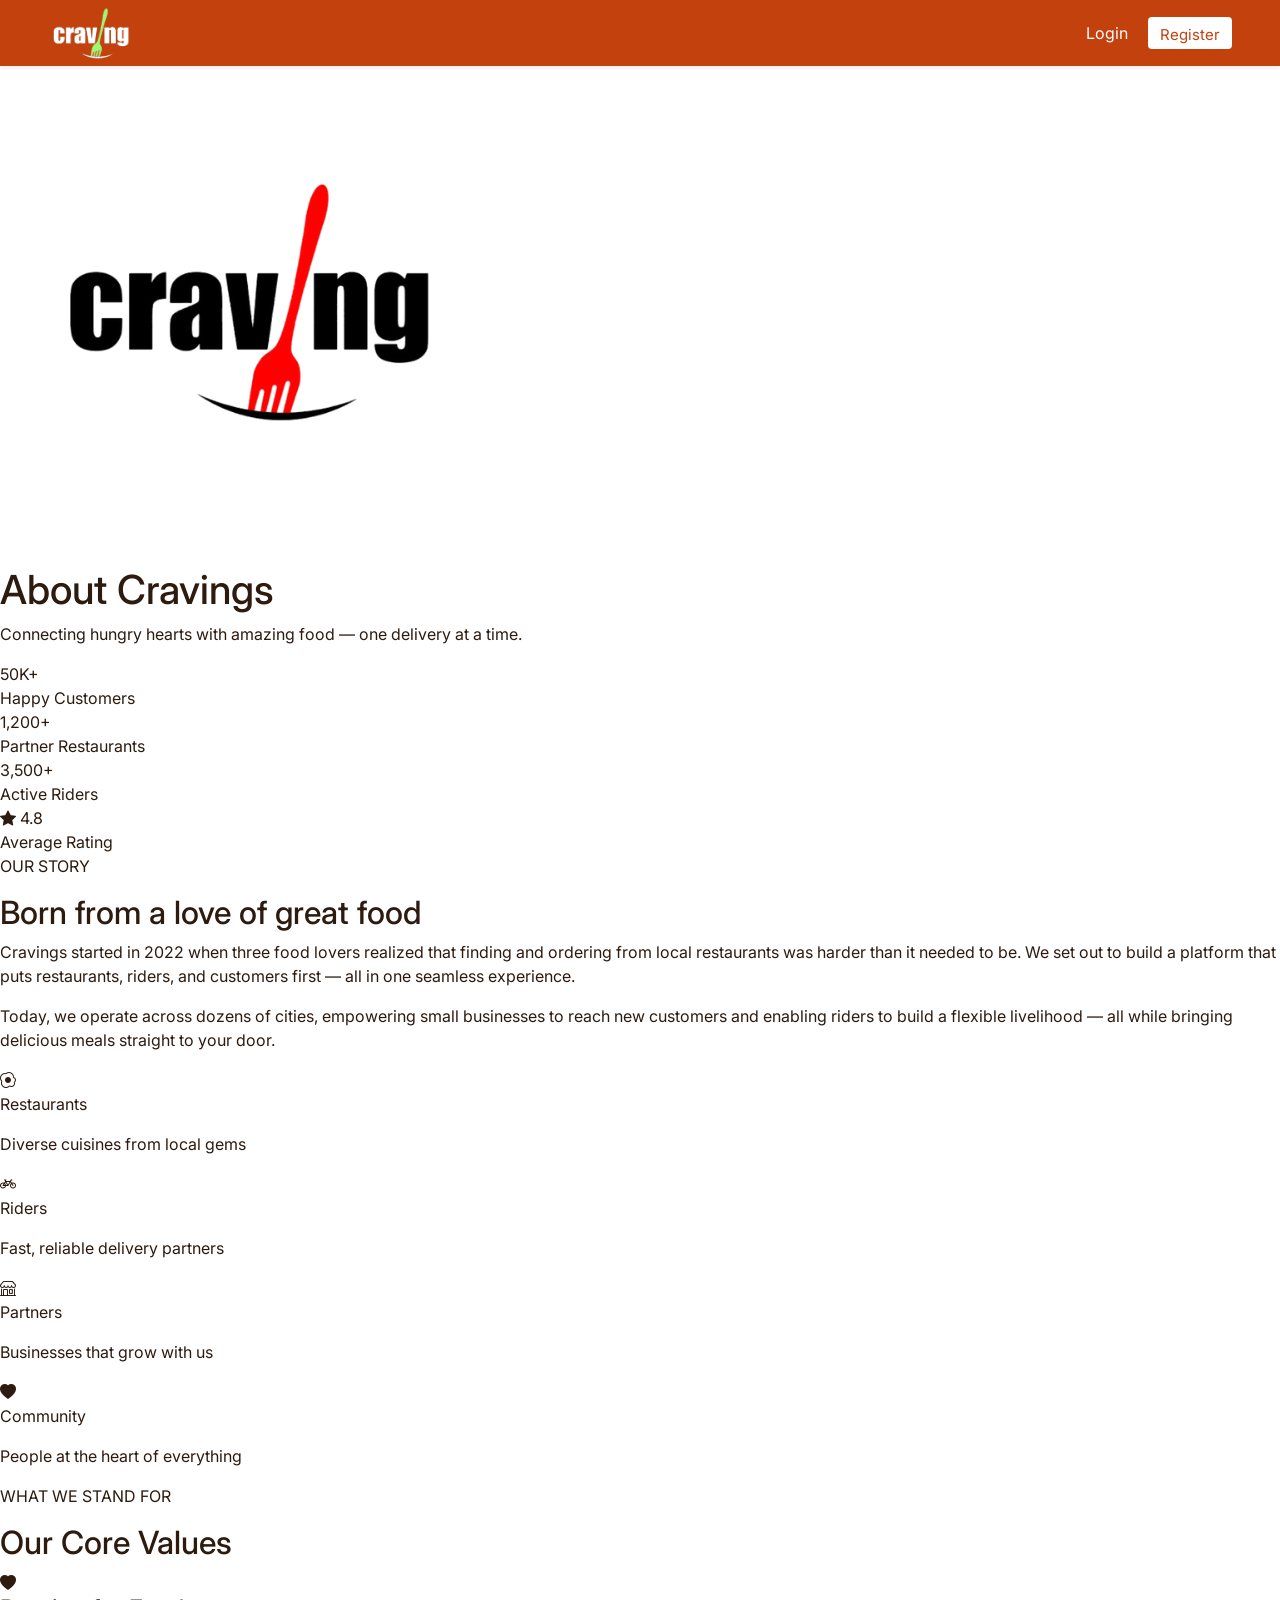
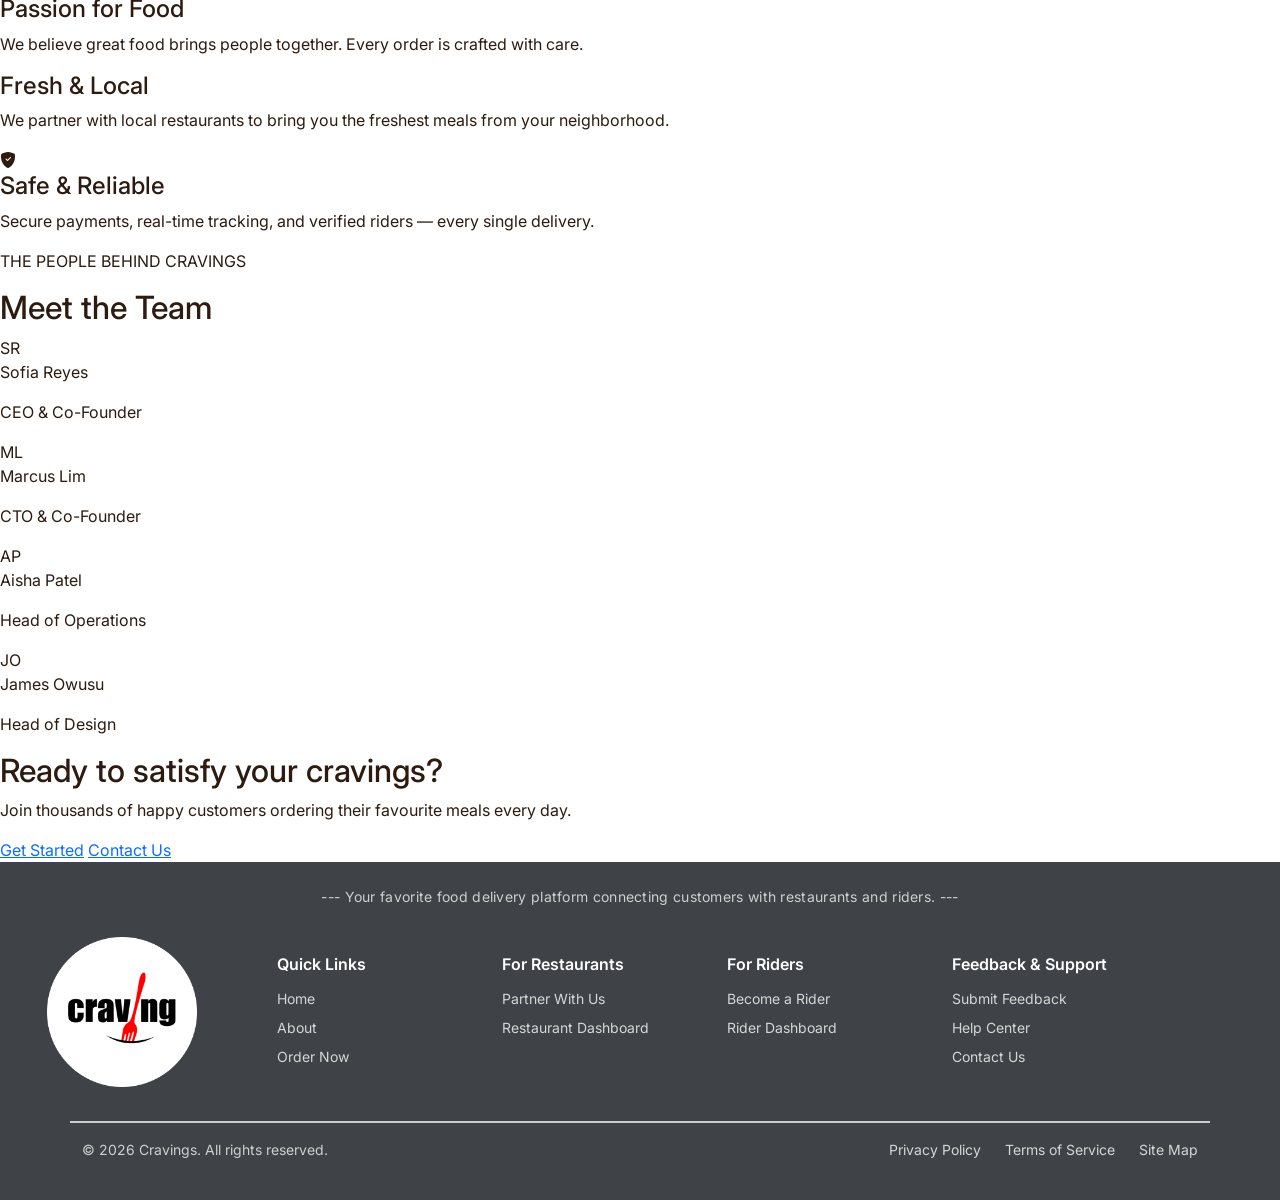
==== Craving/about.html @ 707aec1c "Add about and order now pages; enhance layout and content for improved user engagement" ====
<!DOCTYPE html>
<html lang="en">
<head>
    <meta charset="UTF-8">
    <meta name="viewport" content="width=device-width, initial-scale=1.0">
    <title>Cravings</title>
    <link rel="stylesheet" href="https://cdn.jsdelivr.net/npm/bootstrap@5.3.3/dist/css/bootstrap.min.css">
    <link rel="stylesheet" href="https://cdn.jsdelivr.net/npm/bootstrap-icons@1.11.3/font/bootstrap-icons.css">
    <link rel="stylesheet" href="https://fonts.googleapis.com/css2?family=Inter:wght@400;500;600;700;800&display=swap">
    <link rel="stylesheet" href="css/style.css">
</head>
<body>
    
    <nav class="navbar navbar-cravings d-flex align-items-center justify-content-between sticky-top shadow-sm">
        <div class="container-fluid px-4">

            <a class="navbar-brand" href="index.html">
                <img src="images/logo-light.png" alt="Cravings" class="navbar-logo" />
            </a>

            <div class="d-flex align-items-center justify-content-center gap-2 nav-links">
                <a href="login.html" class="navbar-login-link">Login</a>
                <a href="register.html" class="btn-register-pill">Register</a>
            </div>

        </div>
    </nav>

    <section class="ab-hero">
        <div class="ab-hero-overlay"></div>
        <div class="ab-hero-content">
            <img src="images/circleLogo.png" alt="Cravings" class="ab-hero-logo" />
            <h1 class="ab-hero-title">About <span class="ab-orange">Cravings</span></h1>
            <p class="ab-hero-sub">Connecting hungry hearts with amazing food — one delivery at a time.</p>
        </div>
    </section>

    <section class="ab-stats">
        <div class="ab-stats-grid">

            <div class="ab-stat">
                <div class="ab-stat-num">50K+</div>
                <div class="ab-stat-label">Happy Customers</div>
            </div>

            <div class="ab-stat">
                <div class="ab-stat-num">1,200+</div>
                <div class="ab-stat-label">Partner Restaurants</div>
            </div>

            <div class="ab-stat">
                <div class="ab-stat-num">3,500+</div>
                <div class="ab-stat-label">Active Riders</div>
            </div>

            <div class="ab-stat">
                <div class="ab-stat-num ab-stat-star">
                    <i class="bi-star-fill ab-star-icon"></i> 4.8
                </div>
                <div class="ab-stat-label">Average Rating</div>
            </div>

        </div>
    </section>

    <section class="ab-story">
        <div class="ab-container ab-story-grid">

            <div class="ab-story-left">
                <p class="ab-eyebrow">OUR STORY</p>
                <h2 class="ab-story-title">Born from a love of great food</h2>
                <p class="ab-story-para">
                Cravings started in 2022 when three food lovers realized that finding and ordering
                from local restaurants was harder than it needed to be. We set out to build a platform
                that puts restaurants, riders, and customers first — all in one seamless experience.
                </p>
                <p class="ab-story-para">
                Today, we operate across dozens of cities, empowering small businesses to reach new
                customers and enabling riders to build a flexible livelihood — all while bringing
                delicious meals straight to your door.
                </p>
            </div>

            <div class="ab-story-right">
                <div class="ab-icon-card">
                    <i class="bi bi-egg-fried ab-icon-card-icon"></i>
                    <div>
                        <p class="ab-icon-card-title">Restaurants</p>
                        <p class="ab-icon-card-sub">Diverse cuisines from local gems</p>
                    </div>
                </div>

                <div class="ab-icon-card">
                    <i class="bi bi-bicycle ab-icon-card-icon"></i>
                    <div>
                        <p class="ab-icon-card-title">Riders</p>
                        <p class="ab-icon-card-sub">Fast, reliable delivery partners</p>
                    </div>
                </div>

                <div class="ab-icon-card">
                    <i class="bi bi-shop ab-icon-card-icon"></i>
                    <div>
                        <p class="ab-icon-card-title">Partners</p>
                        <p class="ab-icon-card-sub">Businesses that grow with us</p>
                    </div>
                </div>

                <div class="ab-icon-card">
                    <i class="bi bi-heart-fill ab-icon-card-icon"></i>
                    <div>
                        <p class="ab-icon-card-title">Community</p>
                        <p class="ab-icon-card-sub">People at the heart of everything</p>
                    </div>
                </div>
            </div>
        </div>
    </section>

    <section class="ab-values">
        <div class="ab-container">
            <p class="ab-eyebrow ab-center">WHAT WE STAND FOR</p>
            <h2 class="ab-section-title ab-center">Our Core Values</h2>
            <div class="ab-values-grid">
                <div class="ab-value-card">
                    <i class="bi bi-heart-fill ab-value-icon"></i>
                    <h4 class="ab-value-title">Passion for Food</h4>
                    <p class="ab-value-sub">We believe great food brings people together. Every order is crafted with care.</p>
                </div>

                <div class="ab-value-card">
                    <i class="bi bi-leaf-fill"></i>
                    <h4 class="ab-value-title">Fresh &amp; Local</h4>
                    <p class="ab-value-sub">We partner with local restaurants to bring you the freshest meals from your neighborhood.</p>
                </div>

                <div class="ab-value-card">
                    <i class="bi bi-shield-fill-check ab-value-icon"></i>
                    <h4 class="ab-value-title">Safe &amp; Reliable</h4>
                    <p class="ab-value-sub">Secure payments, real-time tracking, and verified riders — every single delivery.</p>
                </div>
            </div>
        </div>
    </section>

    <section class="ab-team">
        <div class="ab-container">
            <p class="ab-eyebrow ab-center">THE PEOPLE BEHIND CRAVINGS</p>
            <h2 class="ab-section-title ab-center">Meet the Team</h2>
            <div class="ab-team-grid">
                <div class="ab-team-member">
                    <div class="ab-avatar">SR</div>
                    <p class="ab-member-name">Sofia Reyes</p>
                    <p class="ab-member-role">CEO &amp; Co-Founder</p>
                </div>

                <div class="ab-team-member">
                    <div class="ab-avatar">ML</div>
                    <p class="ab-member-name">Marcus Lim</p>
                    <p class="ab-member-role">CTO &amp; Co-Founder</p>
                </div>

                <div class="ab-team-member">
                    <div class="ab-avatar">AP</div>
                    <p class="ab-member-name">Aisha Patel</p>
                    <p class="ab-member-role">Head of Operations</p>
                </div>

                <div class="ab-team-member">
                    <div class="ab-avatar">JO</div>
                    <p class="ab-member-name">James Owusu</p>
                    <p class="ab-member-role">Head of Design</p>
                </div>
            </div>
        </div>
    </section>

    <section class="ab-cta">
        <div class="ab-container ab-center">
            <h2 class="ab-cta-title">Ready to satisfy your cravings?</h2>
            <p class="ab-cta-sub">Join thousands of happy customers ordering their favourite meals every day.</p>
            <div class="ab-cta-btns">
                <a href="#" class="ab-btn-white">Get Started</a>
                <a href="contact.html"  class="ab-btn-outline">Contact Us</a>
            </div>
        </div>
    </section>



    <footer class="footer pt-4 pb-4">
        <p class="tagline text-center mb-5">--- Your favorite food delivery platform connecting customers with restaurants and riders. ---</p>

        <div class="footer-container container">

            <div class="row align-items-start justify-content-between gy-4">

                <div class="logo-section col-12 col-md-3 col-lg-2 d-flex justify-content-center justify-content-md-start">
                    <div class="logo-circle d-flex align-items-center justify-content-center">
                        <img src="images/circleLogo.png" class="img-fluid" alt="logo">
                    </div>
                </div>

                <div class="footer-col col-6 col-md-2">
                    <h4>Quick Links</h4>
                    <div class="d-flex flex-column gap-2">
                        <a href="../Craving/index.html">Home</a>
                        <a href="../Craving/about.html">About</a>
                        <a href="../Craving/order-now.html">Order Now</a>
                    </div>
                </div>

                <div class="footer-col col-6 col-md-2">
                    <h4>For Restaurants</h4>
                    <div class="d-flex flex-column gap-2">
                        <a href="#">Partner With Us</a>
                        <a href="#">Restaurant Dashboard</a>
                    </div>
                </div>

                <div class="footer-col col-6 col-md-2">
                    <h4>For Riders</h4>
                    <div class="d-flex flex-column gap-2">
                        <a href="#">Become a Rider</a>
                        <a href="#">Rider Dashboard</a>
                    </div>
                </div>

                <div class="footer-col col-6 col-md-3">
                    <h4>Feedback & Support</h4>
                    <div class="d-flex flex-column gap-2">
                        <a href="../Craving/feedback.html">Submit Feedback</a>
                        <a href="../Craving/help-center.html">Help Center</a>
                        <a href="../Craving/contact.html">Contact Us</a>
                    </div>
                </div>
            </div>
        </div>

        <div class="divider container my-3"></div>
        
        <div class="bottom-bar container d-flex flex-column flex-md-row justify-content-between align-items-center pb-3">
            <p class="mb-2 mb-md-0">© 2026 Cravings. All rights reserved.</p>
            <div class="legal-links d-flex gap-4">
                <a href="../Craving/privacy-policy.html">Privacy Policy</a>
                <a href="../Craving/terms-of-service.html">Terms of Service</a>
                <a href="../Craving/sitemap.html">Site Map</a>
            </div>
        </div>
    </footer>

    <script src="https://cdn.jsdelivr.net/npm/bootstrap@5.3.3/dist/js/bootstrap.bundle.min.js"></script>

</body>
</html>
---- Craving/css/style.css ----
:root {
  --color-primary: #c2410c;
  /* Brand orange-red */
  --color-primary-content: #ffffff;
  /* Text on primary background */
  --color-secondary: #6b7280;
  /* Muted gray text */
  --color-neutral: #3f3f46;
  /* Dark sections (footer, bars) */
  --color-neutral-content: #f4f4f5;
  /* Text on dark backgrounds */
  --color-base-100: #fff8f1;
  /* Warm white page background */
  --color-base-200: #f5ede5;
  /* Slightly darker warm white */
  --color-base-300: #e7d9c9;
  /* Borders and dividers */
  --color-base-content: #2d1b10;
  /* Default dark text */
  --color-error: #ef4444;
  /* Red for error states */
  --color-success: #22c55e;
  /* Green for success states */
}

* {
  margin: 0;
  padding: 0;
  box-sizing: border-box;
}

body {
  font-family: 'Inter', sans-serif;
  background-color: var(--color-primary-content);
  color: var(--color-base-content);
}


.bg-primary-brand {
  background-color: var(--color-primary) !important;
}

.bg-neutral {
  background-color: var(--color-neutral) !important;
}

.bg-base-100 {
  background-color: var(--color-base-100) !important;
}

.bg-base-200 {
  background-color: var(--color-base-200) !important;
}

.text-primary-brand {
  color: var(--color-primary) !important;
}

.text-muted-brand {
  color: var(--color-secondary) !important;
}

.text-dark-brand {
  color: var(--color-base-content) !important;
}

.text-neutral-content {
  color: var(--color-neutral-content) !important;
}

.border-base {
  border-color: var(--color-base-300) !important;
}

.mw-400 {
  max-width: 400px;
}

.mw-420 {
  max-width: 420px;
}

.mw-600 {
  max-width: 600px;
}

.mw-700 {
  max-width: 700px;
}

.mw-750 {
  max-width: 750px;
}

.mw-1000 {
  max-width: 1000px;
}

.navbar-cravings {
  background-color: var(--color-primary);
  min-height: 64px;
  padding: 0 24px;
}

.navbar-logo {
  height: 56px;
  width: 100%;
  object-fit: contain;
}

.nav-links a {
  /* color: var(--color-primary-content); */
  text-decoration: none;
}

.navbar-login-link {
  color: var(--color-primary-content);
  padding: 6px 12px;
}

.navbar-login-link:hover {
  border: 1px solid var(--color-primary-content);
  border-radius: 4px;
}

.btn-register-pill {
  color: #c2410c;
  border-radius: 4px;
  padding: 7px 12px 3px 12px;
  font-size: 15px;
  background: var(--color-primary-content);
}

.btn-register-pill:hover {
  background: #c2410c;
  color: var(--color-neutral-content);
  border: 1px solid #fff;
}

.hero-section {
  min-height: 89vh;
  background-image: url('../images/hero-bg.jpg');
  background-size: cover;
  background-position: center;
  background-repeat: no-repeat;
  position: relative;
  display: flex;
  align-items: center;
  justify-content: center;
}

.hero-overlay {
  position: absolute;
  inset: 0;
  background: rgba(0, 0, 0, 0.42);
}

.hero-content {
  position: relative;
  z-index: 2;
  text-align: center;
  padding: 0 16px 0 6px;
  width: 100%;
}

.hero-content h1 {
  font-size: clamp(1.3rem, 5vw, 2.8rem);
  font-weight: 800;
  line-height: 1.2;
  color: var(--color-primary-content);
}

.hero-content .hero-sub {
  color: var(--color-primary-content);
  font-size: 1.2rem;
  font-weight: 400;
}

.btn-hero-primary {
  background-color: var(--color-primary);
  color: var(--color-primary-content);
  font-weight: 500;
  border: none;
  border-radius: 8px;
  padding: 12px 32px;
  text-decoration: none;
  display: inline-block;
}

.btn-hero-primary:hover {
  background-color: #c2400c;
  opacity: 0.9;
  color: var(--color-primary-content);
}

.btn-hero-secondary {
  background-color: var(--color-primary-content);
  color: var(--color-base-content);
  font-weight: 500;
  border: none;
  border-radius: 8px;
  padding: 12px 32px;
  text-decoration: none;
  display: inline-block;
}

.btn-hero-secondary:hover {
  background-color: var(--color-base-100);
  color: var(--color-base-content);
}

.hero-search {
  max-width: 900px;
  width: 100%;
  margin: 0 auto;
}

.hero-search .input-group {
  border-radius: 8px;
  overflow: hidden;
  background: var(--color-base-100);
}

.hero-search .input-group-text {
  background: var(--color-base-100);
  border: none;
  padding-left: 18px;
  color: var(--color-error);
}

.hero-search .form-control {
  background: #fff8f0;
  border: none;
  padding: 12px 16px 12px 0;
  font-size: 1rem;
}

.hero-search .form-control::placeholder {
  color: var(--color-error);
  opacity: 0.6;
}

.hero-search .form-control:focus {
  box-shadow: none;
}


.featured-section {
  background: linear-gradient(180deg, #c2410c 0%, #d4846a 45%, #f0d4c0 75%, #ffffff 100%);
  padding: 48px 0 30px;
}


.restaurant-card {
  border-radius: 12px !important;
  border: none !important;
  overflow: hidden;
  transition: transform 0.22s, box-shadow 0.22s;
}

.restaurant-card:hover {
  transform: translateY(-4px);
  box-shadow: 0 5px 10px rgba(0, 0, 0, 0.18) !important;
}


.card-img-wrap {
  position: relative;
  overflow: hidden;
  background-color: #f5ede5;
  min-height: 190px;
}


.card-img-restaurant {
  width: 100%;
  height: 190px;
  object-fit: cover;
  object-position: center;
  display: block;
  transition: transform 0.3s ease;
}

.restaurant-card:hover .card-img-restaurant {
  transform: scale(1.04);
}

.rating-badge {
  position: absolute;
  top: 12px;
  right: 12px;
  background-color: #c2410c;
  color: #fff;
  font-weight: 700;
  font-size: 0.85rem;
  padding: 5px 12px;
  border-radius: 20px;
  display: flex;
  align-items: center;
  gap: 4px;
  z-index: 1;
  box-shadow: 0 2px 8px rgba(0, 0, 0, 0.25);
}

.card-body {
  padding: 16px 16px 16px 16px !important;
}


.restaurant-card .card-body h5 {
  font-size: 1rem;
  font-weight: 700;
  margin-bottom: 6px;
}

.restaurant-card .card-body p {
  font-size: 0.82rem;
  line-height: 1.5;
  margin-bottom: 10px;
  color: #6b7280;
}


.badge-cuisine {
  background-color: #e7d9c9;
  color: #2d1b10;
  border: 1.5px solid #e7d9c9;
  border-radius: 6px;
  font-size: 0.75rem;
  padding: 3px 10px;
  font-weight: 300;
  white-space: nowrap;
}


.card-divider {
  border-top: 1.5px solid #e7d9c9;
  margin: 10px 0 12px;
}


.btn-explore {
  background-color: #c2410c;
  color: #fff;
  font-weight: 700;
  border: none;
  border-radius: 8px;
  padding: 11px;
  width: 100%;
  font-size: 0.95rem;
  text-align: center;
  display: block;
  text-decoration: none;
  transition: background-color 0.2s;
  margin-top: auto;
}

.btn-explore:hover {
  background-color: #a3370a;
  color: #fff;
}

/* @media (max-width: 767.98px) {
  .card-img-restaurant {
    height: 180px;
  }

  .card-img-wrap {
    min-height: 180px;
  }
}

@media (max-width: 575.98px) {
  .card-img-restaurant {
    height: 160px;
  }

  .card-img-wrap {
    min-height: 160px;
  }

  .rating-badge {
    font-size: 0.78rem;
    padding: 4px 9px;
  }
} */


.numbers-section {
  background-color: #fdf3ec;
  padding: 64px 0;
}

.numbers-section .text-center h2 {
  font-size: 2rem;
  font-weight: 800;
  color: #1a1a1a;
  margin-bottom: 8px;
}

.numbers-section .text-center p {
  font-size: 0.95rem;
  color: #6b7280;
}


.stat-card {
  background-color: #ffffff;
  border-radius: 16px;
  border: none;
  box-shadow: 0 2px 20px rgba(0, 0, 0, 0.06);
  padding: 32px 32px 32px 32px;
  text-align: left;
  height: 100%;
}

.stat-card:hover {
  box-shadow: 0 4px 30px rgba(0, 0, 0, 0.1);
}


.stat-number-orange {
  color: #c2410c;
  font-size: 3rem;
  font-weight: 800;
  line-height: 1;
  margin-bottom: 12px;
  text-align: center;
}

.stat-number-pink {
  text-align: center;
  color: #db2777;
  font-size: 3rem;
  font-weight: 800;
  line-height: 1;
  margin-bottom: 12px;
}


.stat-title {
  font-weight: 700;
  font-size: 0.95rem;
  color: #1a1a1a;
  margin-bottom: 8px;
  line-height: 1.4;
  text-align: center;
}


.stat-desc {
  font-size: 0.875rem;
  color: #6b7280;
  font-weight: 400;
  line-height: 1.5;
  margin: 0;
  text-align: center;
}


/* @media (max-width: 991.98px) {

  .stat-number-orange,
  .stat-number-pink {
    font-size: 2.4rem;
  }
}

@media (max-width: 575.98px) {
  .numbers-section {
    padding: 48px 0 56px;
  }

  .stat-number-orange,
  .stat-number-pink {
    font-size: 2rem;
  }

  .stat-card {
    padding: 20px 16px;
  }

  .stat-title {
    font-size: 0.875rem;
  }
} */

.testimonials-section {
  background-color: #ffffff;
  padding: 72px 0 50px;
}

.testimonials-section .text-center h2 {
  font-size: 2rem;
  font-weight: 800;
  color: #1a1a1a;
  margin-bottom: 8px;
}

.testimonials-section .text-center p {
  font-size: 0.95rem;
  color: #6b7280;
}

.testimonial-card {
  background-color: #fdf3ec;
  border-radius: 4px;
  border: none;
  padding: 28px 24px 24px 24px;
  box-shadow: 0 4px 24px rgba(194, 100, 50, 0.08),
    0 1px 4px rgba(0, 0, 0, 0.04);
  transition: transform 0.25s ease, box-shadow 0.25s ease;
  height: 100%;
  display: flex;
  flex-direction: column;
}

.testimonial-card:hover {
  /* transform: translateY(-6px); */
  box-shadow: 0 12px 40px rgba(194, 100, 50, 0.16),
    0 4px 12px rgba(0, 0, 0, 0.08);
}

.star-gold {
  color: #fcae27;
  font-size: 1.4rem;
}

.testimonial-card h6 {
  font-size: 1rem;
  font-weight: 700;
  color: #1a1a1a;
  margin-bottom: 10px;
}

.testimonial-card p.text-muted-brand {
  font-size: 0.875rem;
  color: #6b7280;
  line-height: 1.65;
  flex-grow: 1;
}

.testimonial-avatar {
  width: 48px;
  height: 48px;
  border-radius: 50%;
  font-size: 0.9rem;
  font-weight: 700;
  color: #fff;
  display: flex;
  align-items: center;
  justify-content: center;
  flex-shrink: 0;
  letter-spacing: 0.5px;
}

.avatar-orange {
  background-color: #c2410c;
}

.avatar-pink {
  background-color: #c2185b;
}

.avatar-dark {
  background-color: #92400e;
}

.testimonial-card .fw-semibold {
  font-size: 0.9rem;
  font-weight: 700;
  color: #1a1a1a;
}

.testimonial-card .text-muted-brand.small:last-child {
  font-size: 0.8rem;
  color: #9ca3af;
}

/* @media (max-width: 767.98px) {
  .testimonials-section {
    padding: 48px 0 56px;
  }

  .testimonial-card {
    padding: 22px 18px 20px 18px;
  }

  .star-gold {
    font-size: 1.2rem;
  }
}

@media (max-width: 575.98px) {
  .testimonials-section .text-center h2 {
    font-size: 1.6rem;
  }

  .testimonial-avatar {
    width: 42px;
    height: 42px;
    font-size: 0.8rem;
  }
} */

.partner-section {
  background-color: var(--color-primary);
  padding: 72px 0;
  text-align: center;
}

.btn-partner {
  background-color: #fff;
  color: var(--color-primary);
  font-weight: 500;
  border-radius: 8px;
  padding: 12px 32px;
  font-size: 1rem;
  transition: all 0.2s;
  text-decoration: none;
  display: inline-block;
}

.btn-partner:hover {
  background: var(--color-base-100);
}

.footer {
  background: #3f4247;
  color: white;
}

.tagline {
  color: #cfcfcf;
  font-size: 14px;
  letter-spacing: .3px;
}


.logo-circle {
  width: 150px;
  height: 150px;
  border-radius: 100%;
}

.logo-circle img {
  margin-bottom: 35px;
  margin-right: 10px;
  width: 150px;
}

.footer-col h4 {
  font-size: 16px;
  margin-bottom: 14px;
  font-weight: 600;
}

.footer-col a,
.legal-links a {
  color: #d6d6d6;
  text-decoration: none;
  font-size: 14px;
  transition: .25s;
}

.footer-col a:hover,
.legal-links a:hover {
  color: var(--color-primary);
}

.divider {
  margin-bottom: 10px;
  border-top: 2px solid #dcdcdc;
  opacity: 0.9;
}

.bottom-bar {
  font-size: 14px;
  color: #cfcfcf;
}

.footer-container {
  max-width: 1200px;
}

/* @media(max-width:768px) {

  .logo-section {
    justify-content: center !important;
    margin-bottom: 10px;
  }

  .footer-col {
    text-align: center;
  }

  .bottom-bar {
    text-align: center;
  }

} */

.login-bg {
  height: 90vh;
  background-image: url("../images/foodTable.webp");
  background-size: cover;
  display: flex;
  align-items: center;
}

.login-card {
  width: 460px;
  background: white;
  padding: 24px 40px;
  border-radius: 10px;
  margin-left: 120px;
  z-index: 99;
}

.login-title {
  color: #c2410c;
  font-weight: 700;
  margin-bottom: 8px;
  text-align: center;
}

.login-subtitle {
  color: #6f6f6f;
  font-size: 16px;
  margin-bottom: 24px;
  text-align: center;
}

.login-field {
  margin-bottom: 16px;
}

.login-field label {
  display: block;
  margin-bottom: 8px;
  font-size: 16px;
  font-weight: 500;
}

.login-field input {
  width: 100%;
  height: 37px;
  border: 1px solid #e2e2e2;
  border-radius: 5px;
  padding: 8px 12px;
  /* font-size: 14px; */
  outline-color: var(--color-primary);
}

.password-box {
  position: relative;
}

.password-box i {
  position: absolute;
  right: 12px;
  top: 50%;
  transform: translateY(-50%);
  color: #888;
  cursor: pointer;
}

.login-row {
  display: flex;
  justify-content: space-between;
  align-items: center;
  /* margin-top: 8px; */
  margin-bottom: 24px;
}

.remember {
  display: flex;
  align-items: center;
  gap: 7px;
  font-size: 14px;
  color: #666;
}

.forgot {
  font-size: 14px;
  text-decoration: none;
  color: #c54a11;
}

.forgot:hover {
  text-decoration: underline;
}

.login-btn {
  width: 100%;
  height: 48px;
  background: #c2410c;
  border: none;
  border-radius: 5px;
  color: white;
  font-weight: 500;
  font-size: 16px;
  cursor: pointer;
  margin-bottom: 16px;
  padding: 12px 0px;
}

.login-btn:hover {
  background: #aa3f0e;
}

.dontAccount {
  text-align: center;
  position: relative;
  font-size: 14px;
  color: #777;
  margin-bottom: 15px;

  span {
    padding: 0 8px;
  }
}

.dontAccount::before {
  content: "";
  position: absolute;
  left: 0;
  top: 50%;
  width: 27%;
  height: 1px;
  background: #e3e3e3;
}

.dontAccount::after {
  content: "";
  position: absolute;
  right: 0;
  top: 50%;
  width: 27%;
  height: 1px;
  background: #e3e3e3;
}

.create {
  display: block;
  text-align: center;
  text-decoration: none;
  color: #c54a11;
  font-size: 15px;
  font-weight: 500;
}

.create:hover {
  text-decoration: underline;
}

.register-bg {
  height: 90vh;
  display: flex;
  align-items: center;
  justify-content: flex-end;
  background: url("/Craving/images/foodTable.webp");
  background-position: center;
  background-size: cover;
}

.register-card {
  width: 450px;
  background: #fff;
  margin-right: 90px;
  padding: 24px 40px;
  border-radius: 8px;
}

.title {
  text-align: center;
  color: #c2410c;
  font-weight: 700;
  margin-bottom: 8px;
}

.subtitle {
  text-align: center;
  color: #6f6f6f;
  font-size: 16px;
  margin-bottom: 16px;
}

.role-section {
  margin-bottom: 16px;
}

.role-section label {
  font-weight: 500;
  display: block;
  margin-bottom: 12px;
}

.roles {
  display: flex;
  gap: 25px;
  justify-content: start;
  align-items: center;
}

.radio {
  display: flex;
  align-items: center;
  gap: 6px;
  font-size: 15px;
  color: #555;
}

.input {
  width: 100%;
  margin-bottom: 10px;
  padding: 8px 12px;
  border: 2px solid #e2e2e2;
  border-radius: 5px;
  outline-color: var(--color-primary);
  font-size: 14px;
  background: white;
}

.terms {
  display: flex;
  align-items: center;
  gap: 8px;

  font-size: 14px;
  color: #555;

  margin: 10px 0 18px;
}

.terms a {
  color: #c54a11;
  text-decoration: none;
}

.btn-register {
  width: 100%;
  height: 45px;

  background: #c54a11;
  color: white;

  border: none;
  border-radius: 6px;

  font-weight: 600;
  font-size: 16px;

  cursor: pointer;
}

.btn-register:hover {
  background: #a63f0e;
}

.login-text {
  text-align: center;
  margin-top: 15px;
  font-size: 14px;
  color: #666;
}

.login-text a {
  color: #c54a11;
  text-decoration: none;
  font-weight: 500;
}


.feedback-bg {
  height: 88vh;
  background-image: url('../images/FeedbackPage.jpeg');
  background-size: cover;
  display: flex;
  align-items: flex-start;
  justify-content: flex-end;
  padding: 12px 150px;
}

.feedback-card {
  background-color: #ffffff;
  border-radius: 8px;
  padding: 24px 40px;
  width: 448px;
  height: 590px;
  overflow: scroll;
}

.feedback-title {
  color: #c2410c;
  font-size: 30px;
  font-weight: 800;
  text-align: center;
  margin-bottom: 8px;
}

.feedback-subtitle {
  color: #6b7280;
  font-size: 16px;
  font-weight: 400;
  text-align: center;
  margin-bottom: 20px;
}

.fb-field {
  margin-bottom: 12px;
}

.fb-label {
  display: block;
  font-size: 16px;
  font-weight: 600;
  color: #1a1a1a;
  margin-bottom: 8px;
}

.fb-input {
  width: 100%;
  border: 1.5px solid #e0c4b8;
  border-radius: 6px;
  padding: 8px 12px;
  color: #1a1a1a;
  outline-color: var(--color-primary);
}

.fb-select {
  width: 100%;
  border: 1.5px solid #e0c4b8;
  border-radius: 6px;
  padding: 8px 12px;
  color: #6b7280;
  outline-color: var(--color-primary);
  cursor: pointer;
}

.fb-rating-row {
  display: flex;
  align-items: center;
  gap: 20px;
  margin-bottom: 11px;
}

.fb-stars {
  display: flex;
  align-items: center;
  gap: 6px;
}

.fb-star-icon {
  color: #d1b8ae;
  cursor: pointer;
  transition: color 0.15s;
}

.fb-star-icon:hover,
.fb-star-icon.active {
  color: #f59e0b;
}

.fb-fieldtextarea {
  margin-bottom: 20px;
}

.fb-textarea {
  width: 100%;
  border: 1.5px solid #e0c4b8;
  border-radius: 5px;
  padding: 8px 12px;
  color: #1a1a1a;
  outline-color: var(--color-primary);
  resize: none;
}

.fb-textarea::placeholder {
  color: #b0b7c3;
  font-weight: 200;
}

.fb-submit-btn {
  width: 100%;
  background-color: #c2410c;
  color: #ffffff;
  font-size: 16px;
  font-weight: 500;
  border: none;
  border-radius: 5px;
  padding: 12px 0 12px 0;
  cursor: pointer;
}

.fb-submit-btn:hover {
  background-color: #b94d1f;
}

.hc-bg {
  height: 95vh;
  display: flex;
  align-items: center;
  justify-content: center;
  background: url("../images/HelpPage.jpg");
  background-position: center;
  background-size: cover;
  background-repeat: no-repeat;
  padding: 40px 40px 5px 50px;
}

.hc-card {
  width: 1000px;
  background: rgba(0, 0, 0, 0.55);
  backdrop-filter: blur(9px);
  border-radius: 10px;
  padding: 32px 40px;
  color: white;
}

.hc-header {
  text-align: center;
  margin-bottom: 25px;
}

.hc-title {
  color: #c2410c;
  font-weight: 700;
  margin-bottom: 6px;
}

.hc-q-icon {
  margin-right: 8px;
}

.hc-subtitle {
  color: #e0e0e0;
  font-size: 15px;
}

.hc-body {
  display: flex;
  gap: 35px;
}

.hc-left {
  flex: 1;
}

.hc-right {
  flex: 1;
}

.hc-section-label {
  font-size: 13px;

  letter-spacing: 1px;

  margin-bottom: 15px;

  color: #d5d5d5;
}

.hc-faq-item {
  display: flex;
  align-items: center;
  justify-content: space-between;
  border: 1px solid rgba(255, 255, 255, 0.3);
  padding: 12px 15px;
  border-radius: 8px;
  margin-bottom: 12px;
  font-size: 14px;
  background: rgba(255, 255, 255, 0.05);
}

.hc-faq-icon {

  margin-right: 10px;
}

.hc-faq-plus {

  opacity: 0.8;
}

.hc-vdivider {

  width: 1px;

  background: rgb(255, 255, 255);
}

.hc-input {
  width: 100%;
  height: 42px;
  border-radius: 6px;
  border: none;
  margin-bottom: 12px;
  padding-left: 12px;
  background: rgb(174, 174, 174);
  color: rgb(66, 66, 66);
  font-size: 14px;
  outline-color: var(--color-primary);
}

.hc-textarea {
  height: 85px;
  padding-top: 10px;
  resize: none;
}

.hc-submit-btn {
  width: 100%;
  height: 45px;
  margin-top: 8px;
  background: #c54a11;
  border: none;
  border-radius: 6px;
  color: white;
  font-weight: 600;
  font-size: 16px;
  cursor: pointer;
}

.hc-submit-btn:hover {
  background: #a63f0e;
}

.contact-bg {
  height: 90vh;
  background-image: url('../images/contactPage.jpg');
  background-size: cover;
  background-position: center;
  background-repeat: no-repeat;
  display: flex;
  align-items: flex-start;
  justify-content: flex-start;
  padding: 40px 40px 40px 120px;
}

.contact-card {
  background-color: #ffffff;
  border-radius: 8px;
  padding: 24px 40px;
  width: 460px;
  align-self: flex-start;
}

.contact-title {
  color: #c2410c;
  font-size: 30px;
  font-weight: 700;
  text-align: center;
  margin-bottom: 8px;
}

.contact-subtitle {
  color: #6b7280;
  font-size: 14px;
  font-weight: 400;
  text-align: center;
  margin-bottom: 28px;
}

.contact-input {
  display: block;
  width: 100%;
  background-color: #ffffff;
  border: 1.5px solid #e0e0e0;
  border-radius: 8px;
  padding: 8px 12px;
  font-size: 0.875rem;
  color: #1a1a1a;
  outline-color: var(--color-primary);
  margin-bottom: 12px;
}

.contact-input::placeholder {
  color: #b3b8c2;
  font-weight: 300;
}

.contact-textarea {
  resize: none;
  margin-bottom: 24px;
}

.contact-submit-btn {
  width: 100%;
  background-color: #b5390a;
  color: #ffffff;
  font-weight: 600;
  border: none;
  border-radius: 6px;
  padding: 12px 0 12px 0;
  cursor: pointer;
}

.contact-submit-btn:hover {
  background-color: #b34110;
}

.sm-hero {
  width: 100%;
  height: 260px;
  background-image: url('../images/commonBG.avif');
  background-size: cover;
  background-position: center;
  background-repeat: no-repeat;
  position: relative;
  display: flex;
  align-items: center;
  justify-content: center;
  text-align: center;
}

.sm-hero-overlay {
  position: absolute;
  inset: 0;
  background-color: rgba(20, 10, 5, 0.62);
}

.sm-hero-content {
  position: relative;
  z-index: 2;
  padding: 0 24px;
  font-size: 12px;
}

.sm-hero-icon {
  font-size: 2.7rem;
  color: #c2410c;
  display: block;
}

.sm-hero-title {
  font-size: 2.8rem;
  font-weight: 800;
  color: #ffffff;
  margin-bottom: 12px;
}

.sm-orange {
  color: #c2410c;
}

.sm-hero-sub {
  color: rgba(255, 255, 255, 0.70);
  font-size: 16px;
  font-weight: 300;
}

.sm-grid-section {
  background-color: #fff8f1;
  padding: 64px 20px 64px;
}

.sm-container {
  max-width: 1000px;
  margin: 0 auto;
}

.sm-grid {
  display: grid;
  grid-template-columns: repeat(4, 1fr);
  gap: 40px;
}

.sm-col-head {
  font-size: 12px;
  font-weight: 700;
  letter-spacing: 0.10em;
  color: #c2410c;
  text-transform: uppercase;
  padding-bottom: 8px;
  border-bottom: 1px solid #c2400c46;
  margin-bottom: 16px;
}

.sm-link {
  display: flex;
  align-items: center;
  gap: 10px;
  color: #504e4db6;
  font-size: 14.4px;
  font-weight: 400;
  text-decoration: none;
  margin-bottom: 16px;
}

.sm-link:last-child {
  margin-bottom: 0;
}

.sm-link:hover {
  color: #c2410c;
}

.sm-link-icon {
  font-size: 0.9rem;
  color: #c2400c85;
  flex-shrink: 0;
  width: 16px;
  text-align: center;
}

.sm-bottom-bar {
  background-color: #c2410c;
  padding: 32px 20px;
  text-align: center;
}

.sm-bottom-text {
  color: rgba(255, 255, 255, 0.90);
  font-size: 0.95rem;
  font-weight: 400;
}

.sm-bottom-link {
  color: #ffffff;
  font-weight: 700;
  text-decoration: none;
  transition: opacity 0.2s;
}

.sm-bottom-link:hover {
  opacity: 0.80;
  text-decoration: underline;
}

@media (max-width: 900px) {
  .sm-grid {
    grid-template-columns: repeat(2, 1fr);
    gap: 36px 32px;
  }

  .sm-hero {
    height: 260px;
  }

  .sm-hero-title {
    font-size: 2.2rem;
  }
}

@media (max-width: 560px) {
  .sm-grid {
    grid-template-columns: 1fr 1fr;
    gap: 28px 20px;
  }

  .sm-grid-section {
    padding: 44px 16px 52px;
  }

  .sm-hero {
    height: 220px;
  }

  .sm-hero-title {
    font-size: 1.8rem;
  }

  .sm-hero-icon {
    font-size: 2rem;
  }
}

@media (max-width: 380px) {
  .sm-grid {
    grid-template-columns: 1fr;
  }
}

.tos-hero {
  width: 100%;
  height: 300px;
  background-image: url('../images/commonBG.avif');
  background-size: cover;
  background-position: center;
  background-repeat: no-repeat;
  position: relative;
  display: flex;
  align-items: center;
  justify-content: center;
  text-align: center;
}

.tos-hero-overlay {
  position: absolute;
  inset: 0;
  background-color: rgba(20, 8, 4, 0.62);
}

.tos-hero-content {
  position: relative;
  z-index: 2;
  padding: 0 24px;
}

.tos-hero-icon {
  font-size: 2.7rem;
  color: #c2410c;
  display: block;
}

.tos-hero-title {
  font-size: 2.8rem;
  font-weight: 800;
  color: #ffffff;
  margin-bottom: 12px;
}

.tos-orange {
  color: #c2410c;
}

.tos-hero-sub {
  color: rgba(255, 255, 255, 0.80);
  font-size: 0.95rem;
  font-weight: 400;
  margin: 0;
}

.tos-hero-date {
  color: rgba(255, 255, 255, 0.50);
  font-size: 0.85rem;
  margin-top: 12px;
}

.tos-container {
  max-width: 780px;
  margin: 0 auto;
  padding: 0 20px;
}

.tos-intro-section {
  background-color: #fff8f1;
  padding: 48px 24px 48px;
}

.tos-intro-text {
  font-size: 16px;
  color: #6b7280;
  text-align: center;
}

.tos-intro-text strong {
  color: #2d1b10;
  font-weight: 700;
}

.tos-accordion-section {
  background-color: #fff8f1;
  padding: 0px 24px 48px;
}

.tos-item {
  background-color: transparent;
  border: 1.5px solid #e8d8cc;
  border-radius: 12px;
  margin-bottom: 12px;
  overflow: hidden;
}

.tos-header {
  width: 100%;
  display: flex;
  align-items: center;
  justify-content: space-between;
  padding: 16px 24px;
  background: transparent;
  border: none;
  cursor: pointer;

}

.tos-header:hover {
  background-color: #fcf2ebb6;
}

.tos-header-left {
  display: flex;
  align-items: center;
  gap: 12px;
  font-size: 0.975rem;
  font-weight: 600;
  color: #2d1b10;
}

.tos-item-icon {
  font-size: 1.1rem;
  color: #c8410b;
  flex-shrink: 0;
}

.tos-chevron {
  font-size: 1rem;
  color: #6b7280;
  transition: transform 0.25s ease;
  flex-shrink: 0;
}

.tos-body {
  max-height: 0;
  overflow: hidden;
  transition: max-height 0.32s ease;
  background-color: #ffffff;
  border-top: 1.5px solid transparent;
}

.tos-item.open .tos-body {
  border-top-color: #e8d8cc;
}

.tos-list {
  list-style: none;
  padding: 20px 24px 24px 24px;
}

.tos-list li {
  position: relative;
  padding-left: 16px;
  font-size: 0.9rem;
  color: #4b3a30;
  line-height: 1.7;
  margin-bottom: 10px;
}

.tos-list li:last-child {
  margin-bottom: 0;
}

.tos-list li::before {
  content: '';
  position: absolute;
  left: 0;
  top: 10px;
  width: 5px;
  height: 5px;
  border-radius: 50%;
  background-color: #c2410c;
}

.tos-crosslink-section {
  background-color: #fff8f1;
  padding: 0px 24px 48px;
}

.tos-crosslink-text {
  text-align: center;
  font-size: 13px;
  color: #6b7280;
  margin: 0;
}

.tos-crosslink-link {
  color: #c2410c;
  font-weight: 600;
  text-decoration: none;
}

.tos-crosslink-link:hover {
  text-decoration: underline;
}

.tos-cta-section {
  background-color: #c2410c;
  padding: 48px 24px;
  text-align: center;
}

.tos-cta-icon {
  font-size: 2.1rem;
  color: rgba(255, 255, 255, 0.85);
  display: block;
  margin-bottom: 8px;
}

.tos-cta-title {
  font-size: 1.4rem;
  font-weight: 800;
  color: #ffffff;
  margin-bottom: 8px;
}

.tos-cta-sub {
  font-size: 14px;
  color: rgba(255, 255, 255, 0.80);
  max-width: 440px;
  margin: 0 auto 16px;
  font-weight: 100;
}

.tos-cta-email {
  font-size: 0.9rem;
  font-weight: 600;
  color: #ffffff;
  cursor: pointer;
}

@media (max-width: 767px) {
  .tos-hero {
    height: 260px;
  }

  .tos-hero-title {
    font-size: 2.1rem;
  }

  .tos-hero-icon {
    font-size: 2.2rem;
  }

  .tos-intro-section {
    padding: 40px 20px 28px;
  }

  .tos-cta-title {
    font-size: 1.25rem;
  }
}

@media (max-width: 480px) {
  .tos-hero-title {
    font-size: 1.7rem;
  }

  .tos-hero {
    height: 220px;
  }

  .tos-header {
    padding: 14px 16px;
  }

  .tos-list {
    padding: 16px 16px 18px;
  }
}

.pp-hero {
  height: 310px;
  background: url("../images/commonBG.avif");
  background-size: cover;
  background-repeat: no-repeat;
  background-position: center;
  display: flex;
  align-items: center;
  justify-content: center;
}

.pp-hero-overlay {
  text-align: center;
  color: white;
  background: rgba(0, 0, 0, 0.55);
  width: 100%;
  height: 100%;
  display: flex;
  flex-direction: column;
  justify-content: center;
}

.pp-title {
  font-size: 50px;
  font-weight: 700;
  margin-bottom: 12px;
}

.pp-white {
  color: white;
}

.pp-orange {
  color: #c54a11;
}

.pp-subtitle {
  margin: 0;
  font-size: 16px;
  color: #ddd;
}

.pp-date {
  margin-top: 12px;
  color: #ccc;
  font-size: 14px;
}

.pp-content {
  background: #f3ede7;
  padding: 48px 24px;
}

.pp-intro {
  max-width: 700px;
  margin: auto;
  text-align: center;
  color: #868484;
  margin-bottom: 48px;

  strong{
    font-weight: 700;
    color: #1a1a1a;
  }
}

.pp-accordion {
  max-width: 750px;
  margin: auto;

}

.pp-item {
  width: 100%;
  display: flex;
  align-items: center;
  justify-content: space-between;
  padding: 16px 24px;
  margin-bottom: 12px;
  border-radius: 10px;
  background: transparent;
  border: 1px solid #e3d7cc;
  cursor: pointer;

  span{
    font-weight: 600;
  }
}

.pp-item:hover{
  background-color: #c0c0c058;
}

.pp-icon {
  color: #692104;
  margin-right: 10px;
  font-size: 18px;
}

.pp-arrow {
  color: #666;
  flex-shrink: 0;
}

.pp-contact {
  background: #c54a11;
  color: white;
  text-align: center;
  padding: 48px 24px;

  strong{
    font-size: 14px;
    cursor: pointer;
  }
}

.pp-mail-icon {
  font-size: 30px;
}

.pp-contact h2 {
  margin-bottom: 8px;
  font-size: 24px;
  font-weight: 800;

}

.pp-contact p {
  margin-bottom: 16px;
  font-size: 15px;
  font-weight: 100;
}
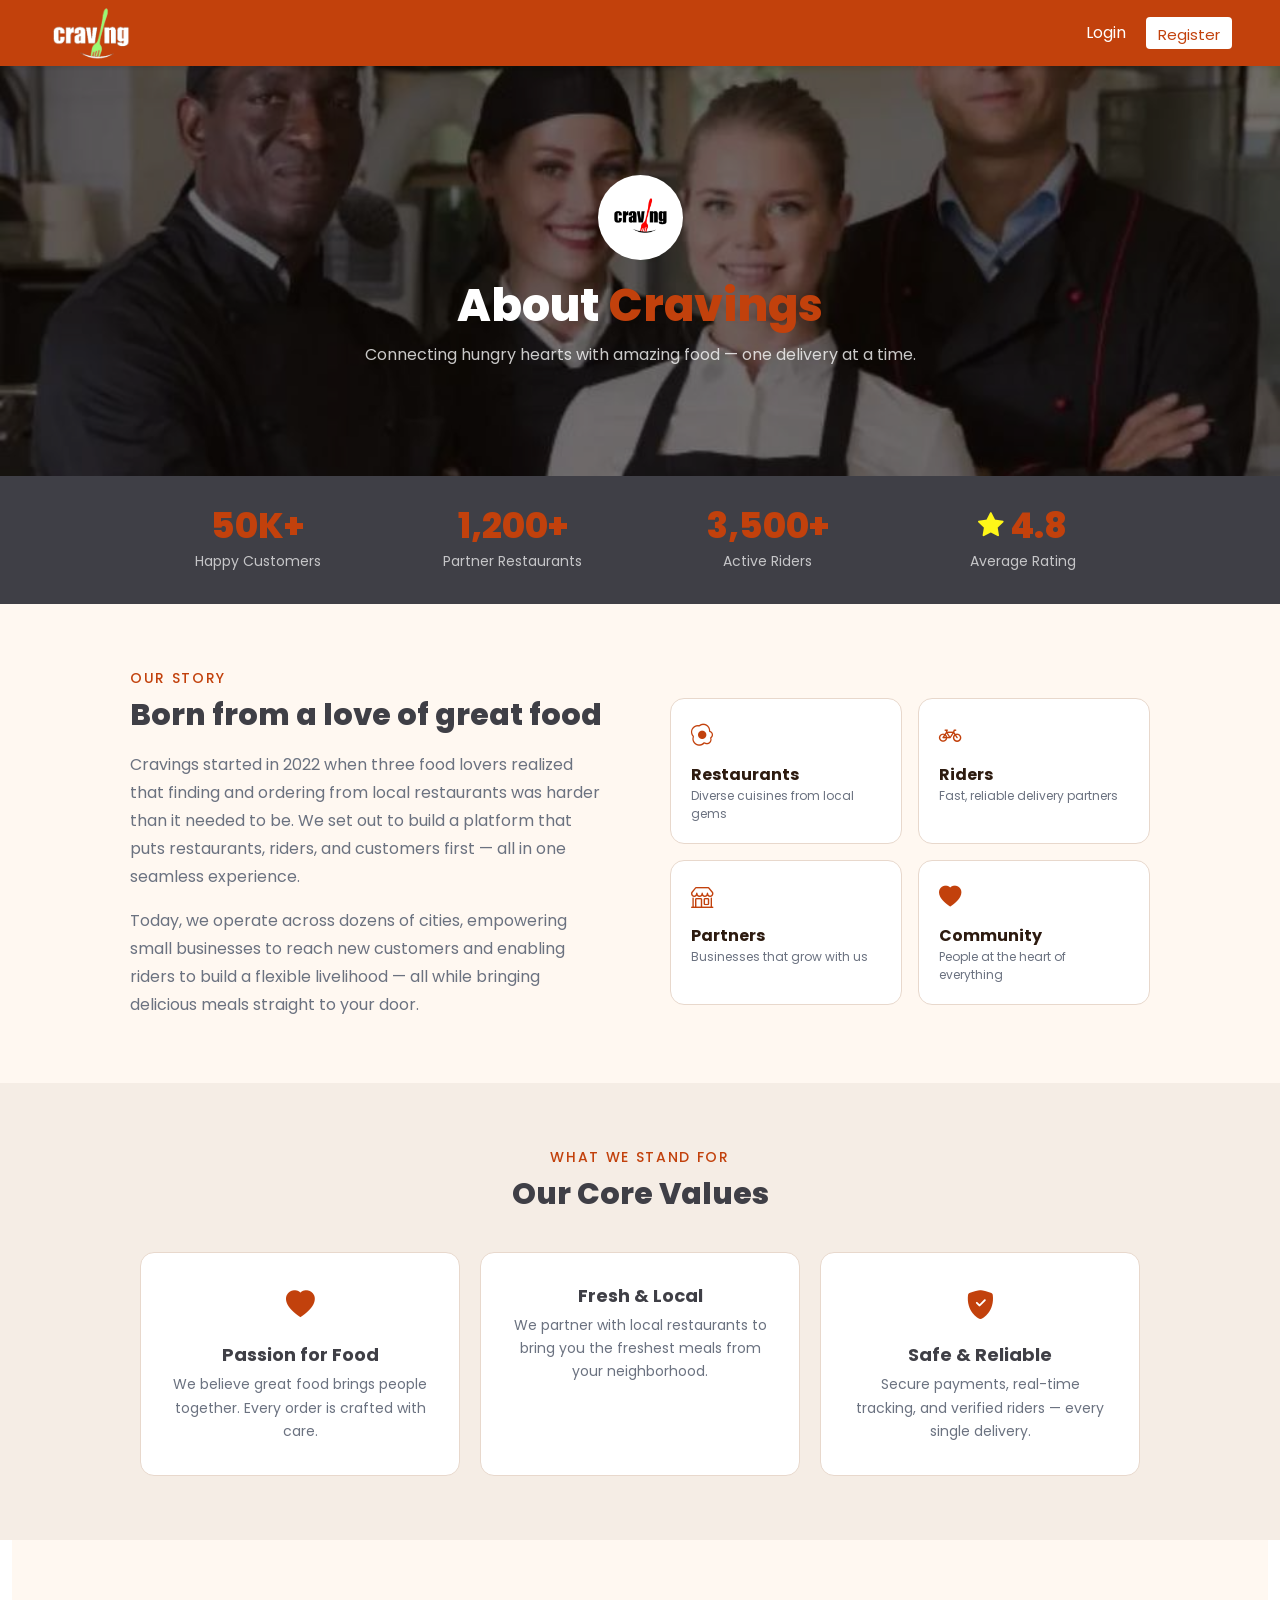
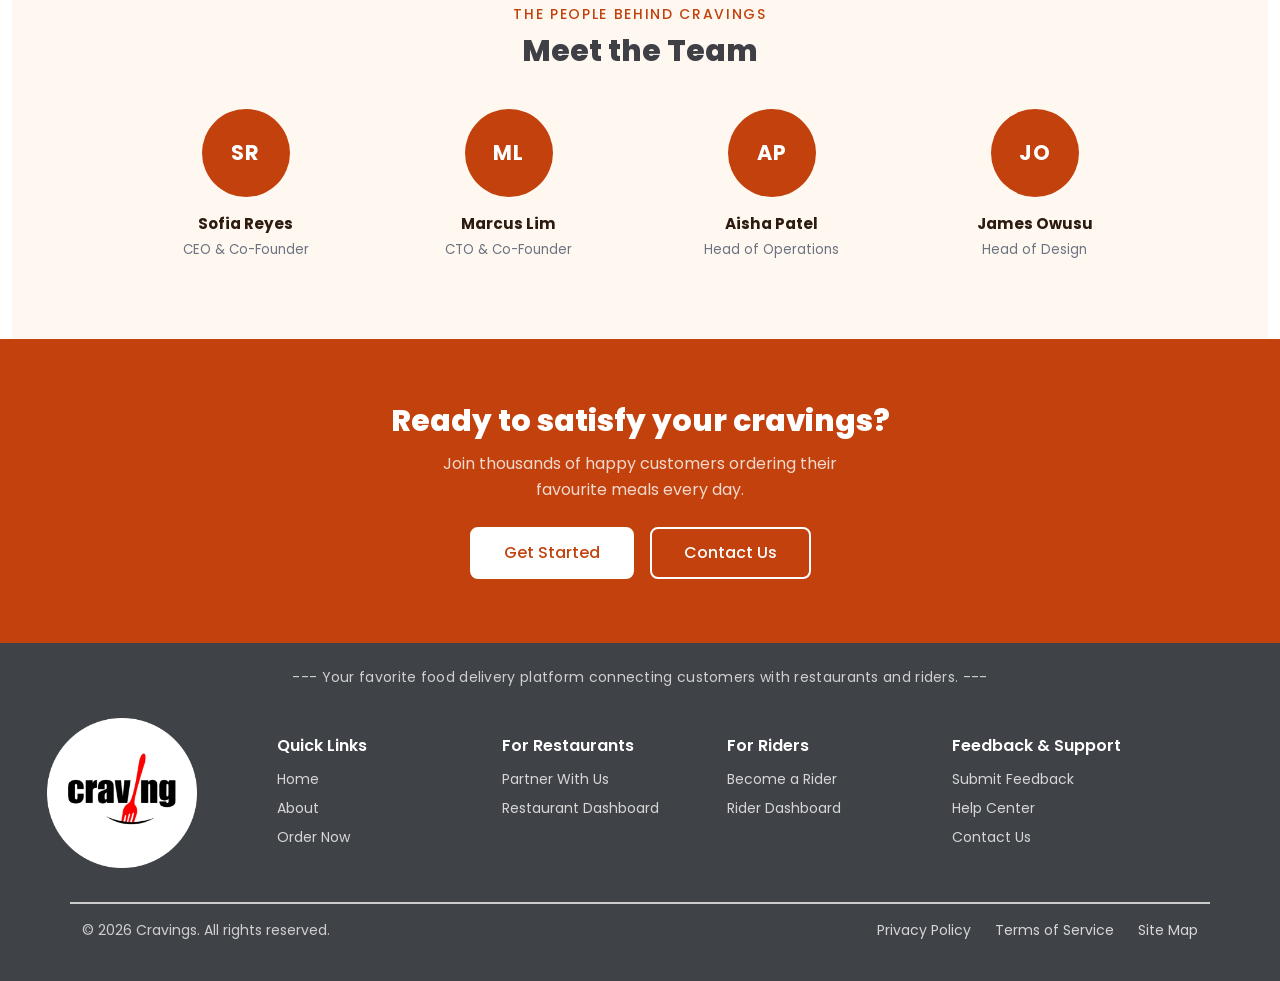
==== commit fc35c223: "Update font from Inter to Poppins across multiple HTML files for a consistent typography experience" ====
--- a/Craving/about.html
+++ b/Craving/about.html
@@ -6,7 +6,7 @@
     <title>Cravings</title>
     <link rel="stylesheet" href="https://cdn.jsdelivr.net/npm/bootstrap@5.3.3/dist/css/bootstrap.min.css">
     <link rel="stylesheet" href="https://cdn.jsdelivr.net/npm/bootstrap-icons@1.11.3/font/bootstrap-icons.css">
-    <link rel="stylesheet" href="https://fonts.googleapis.com/css2?family=Inter:wght@400;500;600;700;800&display=swap">
+    <link href="https://fonts.googleapis.com/css2?family=Poppins:wght@400;500;600;700&display=swap" rel="stylesheet">
     <link rel="stylesheet" href="css/style.css">
 </head>
 <body>
--- a/Craving/css/style.css
+++ b/Craving/css/style.css
@@ -27,10 +27,11 @@
   margin: 0;
   padding: 0;
   box-sizing: border-box;
+  font-family: 'Poppins', sans-serif;
 }
 
 body {
-  font-family: 'Inter', sans-serif;
+  font-family: 'Poppins', sans-serif;
   background-color: var(--color-primary-content);
   color: var(--color-base-content);
 }
@@ -109,7 +110,6 @@
 }
 
 .nav-links a {
-  /* color: var(--color-primary-content); */
   text-decoration: none;
 }
 
@@ -281,9 +281,6 @@
   transition: transform 0.3s ease;
 }
 
-.restaurant-card:hover .card-img-restaurant {
-  transform: scale(1.04);
-}
 
 .rating-badge {
   position: absolute;
@@ -360,7 +357,7 @@
   color: #fff;
 }
 
-/* @media (max-width: 767.98px) {
+@media (max-width: 767.98px) {
   .card-img-restaurant {
     height: 180px;
   }
@@ -383,7 +380,7 @@
     font-size: 0.78rem;
     padding: 4px 9px;
   }
-} */
+}
 
 
 .numbers-section {
@@ -458,7 +455,7 @@
 }
 
 
-/* @media (max-width: 991.98px) {
+@media (max-width: 991.98px) {
 
   .stat-number-orange,
   .stat-number-pink {
@@ -483,7 +480,7 @@
   .stat-title {
     font-size: 0.875rem;
   }
-} */
+}
 
 .testimonials-section {
   background-color: #ffffff;
@@ -577,7 +574,7 @@
   color: #9ca3af;
 }
 
-/* @media (max-width: 767.98px) {
+@media (max-width: 767.98px) {
   .testimonials-section {
     padding: 48px 0 56px;
   }
@@ -601,7 +598,7 @@
     height: 42px;
     font-size: 0.8rem;
   }
-} */
+}
 
 .partner-section {
   background-color: var(--color-primary);
@@ -683,7 +680,7 @@
   max-width: 1200px;
 }
 
-/* @media(max-width:768px) {
+@media(max-width:768px) {
 
   .logo-section {
     justify-content: center !important;
@@ -698,7 +695,7 @@
     text-align: center;
   }
 
-} */
+}
 
 .login-bg {
   height: 90vh;
@@ -748,7 +745,6 @@
   border: 1px solid #e2e2e2;
   border-radius: 5px;
   padding: 8px 12px;
-  /* font-size: 14px; */
   outline-color: var(--color-primary);
 }
 
@@ -769,7 +765,6 @@
   display: flex;
   justify-content: space-between;
   align-items: center;
-  /* margin-top: 8px; */
   margin-bottom: 24px;
 }
 
@@ -1799,7 +1794,7 @@
   color: #868484;
   margin-bottom: 48px;
 
-  strong{
+  strong {
     font-weight: 700;
     color: #1a1a1a;
   }
@@ -1823,12 +1818,12 @@
   border: 1px solid #e3d7cc;
   cursor: pointer;
 
-  span{
+  span {
     font-weight: 600;
   }
 }
 
-.pp-item:hover{
+.pp-item:hover {
   background-color: #c0c0c058;
 }
 
@@ -1849,7 +1844,7 @@
   text-align: center;
   padding: 48px 24px;
 
-  strong{
+  strong {
     font-size: 14px;
     cursor: pointer;
   }
@@ -1870,4 +1865,614 @@
   margin-bottom: 16px;
   font-size: 15px;
   font-weight: 100;
+}
+
+.ab-page {
+  background-color: #fff8f1;
+  color: #2d1b10;
+  overflow-x: hidden;
+}
+
+.ab-container {
+  max-width: 1100px;
+  margin: 0 auto;
+  padding: 0 40px;
+}
+
+.ab-orange {
+  color: #c2410c;
+}
+
+.ab-center {
+  text-align: center;
+}
+
+.ab-hero {
+  width: 100%;
+  height: 410px;
+  background-image: url('../images/aboutImage.jpg');
+  background-size: cover;
+  background-position: center;
+  position: relative;
+  display: flex;
+  align-items: center;
+  justify-content: center;
+  text-align: center;
+}
+
+.ab-hero-overlay {
+  position: absolute;
+  inset: 0;
+  background-color: rgba(15, 8, 4, 0.58);
+}
+
+.ab-hero-content {
+  position: relative;
+  z-index: 2;
+  padding: 0 24px;
+}
+
+.ab-hero-logo {
+  width: 85px;
+  height: 85px;
+  border-radius: 50%;
+  object-fit: contain;
+  background: #fff;
+  padding: 6px;
+  margin-bottom: 20px;
+  display: block;
+  margin-left: auto;
+  margin-right: auto;
+}
+
+.ab-hero-title {
+  font-size: 2.8rem;
+  font-weight: 800;
+  color: #ffffff;
+  margin-bottom: 12px;
+  line-height: 1.15;
+}
+
+.ab-hero-sub {
+  color: rgba(255, 255, 255, 0.78);
+  font-size: 1rem;
+  font-weight: 400;
+  margin: 0;
+}
+
+.ab-stats {
+  background-color: #3f3f46;
+  padding: 32px 0px;
+}
+
+.ab-stats-grid {
+  max-width: 1000px;
+  margin: 0 auto;
+  display: grid;
+  grid-template-columns: repeat(4, 1fr);
+  gap: 20px;
+  text-align: center;
+}
+
+.ab-stat-num {
+  font-size: 2.2rem;
+  font-weight: 800;
+  color: #c2410c;
+  line-height: 1;
+  margin-bottom: 8px;
+  display: flex;
+  align-items: center;
+  justify-content: center;
+  gap: 6px;
+}
+
+.ab-star-icon {
+  font-size: 1.6rem;
+  color: #fff718;
+}
+
+.ab-stat-label {
+  font-size: 0.875rem;
+  color: rgba(255, 255, 255, 0.70);
+  font-weight: 400;
+}
+
+.ab-story {
+  background-color: #fff8f1;
+  padding: 64px 24px;
+}
+
+.ab-story-grid {
+  display: grid;
+  grid-template-columns: 1fr 1fr;
+  gap: 60px;
+  align-items: start;
+}
+
+.ab-eyebrow {
+  font-size: 14px;
+  font-weight: 500;
+  letter-spacing: 0.12em;
+  color: #c2410c;
+  text-transform: uppercase;
+  margin-bottom: 8px;
+}
+
+.ab-story-title {
+  font-size: 30px;
+  font-weight: 800;
+  color: #3f3f46;
+  margin-bottom: 16px;
+  line-height: 1.25;
+}
+
+.ab-story-para {
+  font-size: 16px;
+  color: #6b7280;
+  line-height: 1.75;
+  margin-bottom: 16px;
+}
+
+.ab-story-para:last-child {
+  margin-bottom: 0;
+}
+
+.ab-story-right {
+  display: grid;
+  grid-template-columns: 1fr 1fr;
+  gap: 16px;
+  margin-top: 30px;
+}
+
+.ab-icon-card {
+  background: #ffffff;
+  border: 1.5px solid #e8d8cc;
+  border-radius: 14px;
+  padding: 20px 20px;
+  display: flex;
+  flex-direction: column;
+  gap: 10px;
+}
+
+.ab-icon-card-icon {
+  font-size: 1.4rem;
+  color: #c2410c;
+}
+
+.ab-icon-card-title {
+  font-size: 16px;
+  font-weight: 700;
+  color: #2d1b10;
+  margin: 0;
+}
+
+.ab-icon-card-sub {
+  font-size: 12px;
+  color: #6b7280;
+  line-height: 1.5;
+  margin: 0;
+}
+
+.ab-values {
+  background-color: #f5ede5;
+  padding: 64px 24px;
+}
+
+.ab-section-title {
+  font-size: 30px;
+  font-weight: 800;
+  color: #3f3f46;
+  margin-bottom: 40px;
+  line-height: 1.2;
+}
+
+.ab-values-grid {
+  display: grid;
+  grid-template-columns: repeat(3, 1fr);
+  gap: 20px;
+  max-width: 1000px;
+  margin: 0 auto;
+}
+
+.ab-value-card {
+  background: #ffffff;
+  border: 1.5px solid #e8d8cc;
+  border-radius: 14px;
+  padding: 32px;
+  text-align: center;
+}
+
+.ab-value-icon {
+  font-size: 1.8rem;
+  color: #c2410c;
+  display: block;
+  margin-bottom: 16px;
+}
+
+.ab-value-title {
+  font-size: 18px;
+  font-weight: 700;
+  color: #3f3f46;
+  margin-bottom: 8px;
+}
+
+.ab-value-sub {
+  font-size: 0.875rem;
+  color: #6b7280;
+  line-height: 1.65;
+  margin: 0;
+}
+
+.ab-team {
+  background-color: #fff8f1;
+  padding: 64px 24px;
+  margin: 0 12px;
+}
+
+.ab-team-grid {
+  display: grid;
+  grid-template-columns: repeat(4, 1fr);
+  gap: 32px;
+  text-align: center;
+}
+
+.ab-avatar {
+  width: 88px;
+  height: 88px;
+  border-radius: 50%;
+  background-color: #c2410c;
+  color: #ffffff;
+  font-size: 1.3rem;
+  font-weight: 700;
+  display: flex;
+  align-items: center;
+  justify-content: center;
+  margin: 0 auto 16px;
+  letter-spacing: 1px;
+}
+
+.ab-member-name {
+  font-size: 0.95rem;
+  font-weight: 700;
+  color: #2d1b10;
+  margin-bottom: 4px;
+}
+
+.ab-member-role {
+  font-size: 0.83rem;
+  color: #6b7280;
+  font-weight: 400;
+}
+
+.ab-cta {
+  background-color: #c2410c;
+  padding: 64px 24px;
+}
+
+.ab-cta-title {
+  font-size: 30px;
+  font-weight: 800;
+  color: #ffffff;
+  margin-bottom: 12px;
+  line-height: 1.2;
+}
+
+.ab-cta-sub {
+  font-size: 16px;
+  color: rgba(255, 255, 255, 0.80);
+  margin-bottom: 24px;
+  line-height: 1.6;
+  max-width: 440px;
+  margin-left: auto;
+  margin-right: auto;
+}
+
+.ab-cta-btns {
+  display: flex;
+  gap: 16px;
+  justify-content: center;
+  flex-wrap: wrap;
+}
+
+.ab-btn-white {
+  background-color: #ffffff;
+  color: #c2410c;
+  font-weight: 500;
+  font-size: 16px;
+  border: 2px solid #ffffff;
+  border-radius: 8px;
+  padding: 12px 32px;
+  text-decoration: none;
+  display: inline-block;
+}
+
+.ab-btn-white:hover {
+  background-color: #fff8f1;
+}
+
+.ab-btn-outline {
+  background-color: transparent;
+  color: #ffffff;
+  font-weight: 500;
+  font-size: 16px;
+  border: 2px solid #ffffff;
+  border-radius: 8px;
+  padding: 12px 32px;
+  text-decoration: none;
+  display: inline-block;
+}
+
+.ab-btn-outline:hover {
+  background: #ffffff18;
+}
+
+@media (max-width: 900px) {
+  .ab-story-grid {
+    grid-template-columns: 1fr;
+    gap: 40px;
+  }
+
+  .ab-values-grid {
+    grid-template-columns: 1fr 1fr;
+  }
+
+  .ab-team-grid {
+    grid-template-columns: repeat(2, 1fr);
+    gap: 28px;
+  }
+
+  .ab-stats-grid {
+    grid-template-columns: repeat(2, 1fr);
+    gap: 24px;
+  }
+
+  .ab-hero {
+    height: 340px;
+  }
+
+  .ab-hero-title {
+    font-size: 2.2rem;
+  }
+}
+
+@media (max-width: 600px) {
+
+  .ab-story,
+  .ab-values,
+  .ab-team {
+    padding: 48px 20px;
+  }
+
+  .ab-values-grid {
+    grid-template-columns: 1fr;
+  }
+
+  .ab-team-grid {
+    grid-template-columns: repeat(2, 1fr);
+  }
+
+  .ab-hero {
+    height: 280px;
+  }
+
+  .ab-hero-title {
+    font-size: 1.8rem;
+  }
+
+  .ab-hero-logo {
+    width: 70px;
+    height: 70px;
+  }
+
+  .ab-cta-title {
+    font-size: 1.5rem;
+  }
+
+  .ab-story-right {
+    grid-template-columns: 1fr;
+  }
+
+  .ab-stats-grid {
+    grid-template-columns: repeat(2, 1fr);
+  }
+}
+
+.on-page {
+    font-family: 'Inter', sans-serif;
+    background-color: #f5ede5;
+    min-height: 100vh;
+    color: #2d1b10;
+}
+
+.on-search-strip {
+    background-color: #fff8f1;
+    padding: 24px 32px;
+    margin: 8px;
+    margin-bottom: 0;
+    border-radius: 16px;
+    box-shadow: 0 2px 8px rgba(0, 0, 0, 0.12);
+    position: sticky;
+    top: 0;
+    z-index: 99;
+}
+
+.on-search-wrap {
+    max-width: 1122px;
+    margin: 0 auto;
+    display: flex;
+    align-items: center;
+    gap: 12px;
+    background-color: #fff8f1;
+    border: 1.5px solid #c2410c;
+    border-radius: 5px;
+    padding: 12px 16px;
+}
+
+.on-search-icon {
+    font-size: 1rem;
+    color: #000000;
+    flex-shrink: 0;
+}
+
+.on-search-input {
+    flex: 1;
+    border: none;
+    outline: none;
+    font-size: 14px;
+    color: #2d1b10;
+    background: transparent;
+}
+.on-search-input::placeholder {
+    color: #ee9a4097;
+    font-weight: 400;
+}
+
+.on-main {
+    max-width: 1200px;
+    margin: 0 auto;
+    padding: 32px;
+}
+
+.on-heading {
+   margin-bottom: 32px; 
+   font-size: 12px;
+  }
+
+.on-title {
+    font-size: 24px;
+    font-weight: 800;
+    color: #2d1b10;
+    margin-bottom: 8px;
+}
+
+.on-count {
+    font-size: 0.875rem;
+    color: #6b7280;
+    font-weight: 400;
+    margin-bottom: o;
+}
+
+.on-grid {
+    display: grid;
+    grid-template-columns: repeat(3, 1fr);
+    gap: 24px;
+}
+
+.on-card {
+    background-color: #ffffff;
+    border-radius: 8px;
+    overflow: hidden;
+    display: flex;
+    flex-direction: column;
+    box-shadow: 2px 2px 8px rgba(0, 0, 0, 0.12);
+}
+.on-card:hover {
+    box-shadow: 0 8px 32px rgba(0, 0, 0, 0.12);
+}
+
+.on-card-img-wrap {
+    position: relative;
+    overflow: hidden;
+    background-color: #e8d8cc;
+    height: 150px;
+    flex-shrink: 0;
+}
+
+.on-card-img {
+    width: 100%;
+    height: 150px;
+    object-fit: cover;
+    object-position: center;
+    display: block;
+}
+
+.on-rating-badge {
+    position: absolute;
+    top: 12px;
+    right: 12px;
+    background-color: #c2410c;
+    color: #ffffff;
+    font-size: 0.85rem;
+    font-weight: 700;
+    padding: 5px 11px;
+    border-radius: 20px;
+    display: flex;
+    align-items: center;
+    gap: 4px;
+    z-index: 1;
+}
+
+.on-star { font-size: 0.75rem; color: #fff; }
+
+.on-card-body {
+    padding: 16px 16px 16px;
+    display: flex;
+    flex-direction: column;
+    flex: 1;
+}
+
+.on-card-name {
+    font-size: 18px;
+    font-weight: 700;
+    color: #2d1b10;
+    margin-bottom: 4px;
+}
+
+.on-card-desc {
+    font-size: 0.82rem;
+    color: #6b7280;
+    line-height: 1.6;
+    margin-bottom: 12px;
+    flex: 1;
+}
+
+.on-tags {
+    display: flex;
+    flex-wrap: wrap;
+    gap: 8px;
+}
+
+.on-tag {
+    background-color: #f5ede5;
+    border-radius: 2px;
+    font-size: 10px;
+    padding: 4px 8px;
+    color: #2d1b10;
+    font-weight: 200;
+}
+
+.on-divider {
+    border-top: 1px solid #e8d8ccc2;
+    margin: 12px 0;
+}
+
+.on-view-btn {
+    display: block;
+    width: 100%;
+    background-color: #c2410c;
+    color: #ffffff;
+    font-size: 16px;
+    font-weight: 700;
+    font-family: 'Inter', sans-serif;
+    text-align: center;
+    text-decoration: none;
+    border-radius: 5px;
+    padding: 8px 16px;
+    margin-top: auto;
+}
+.on-view-btn:hover { background-color: #a3370a; }
+
+@media (max-width: 900px) {
+    .on-grid { grid-template-columns: repeat(2, 1fr); }
+    .on-main  { padding: 8px 24px 48px; }
+    .on-search-strip { padding: 16px 24px; }
+}
+
+@media (max-width: 600px) {
+    .on-grid  { grid-template-columns: 1fr; }
+    .on-main  { padding: 8px 16px 40px; }
+    .on-search-strip { padding: 14px 16px; }
+    .on-title { font-size: 1.3rem; }
+    .on-card-img,
+    .on-card-img-wrap { height: 160px; }
 }
